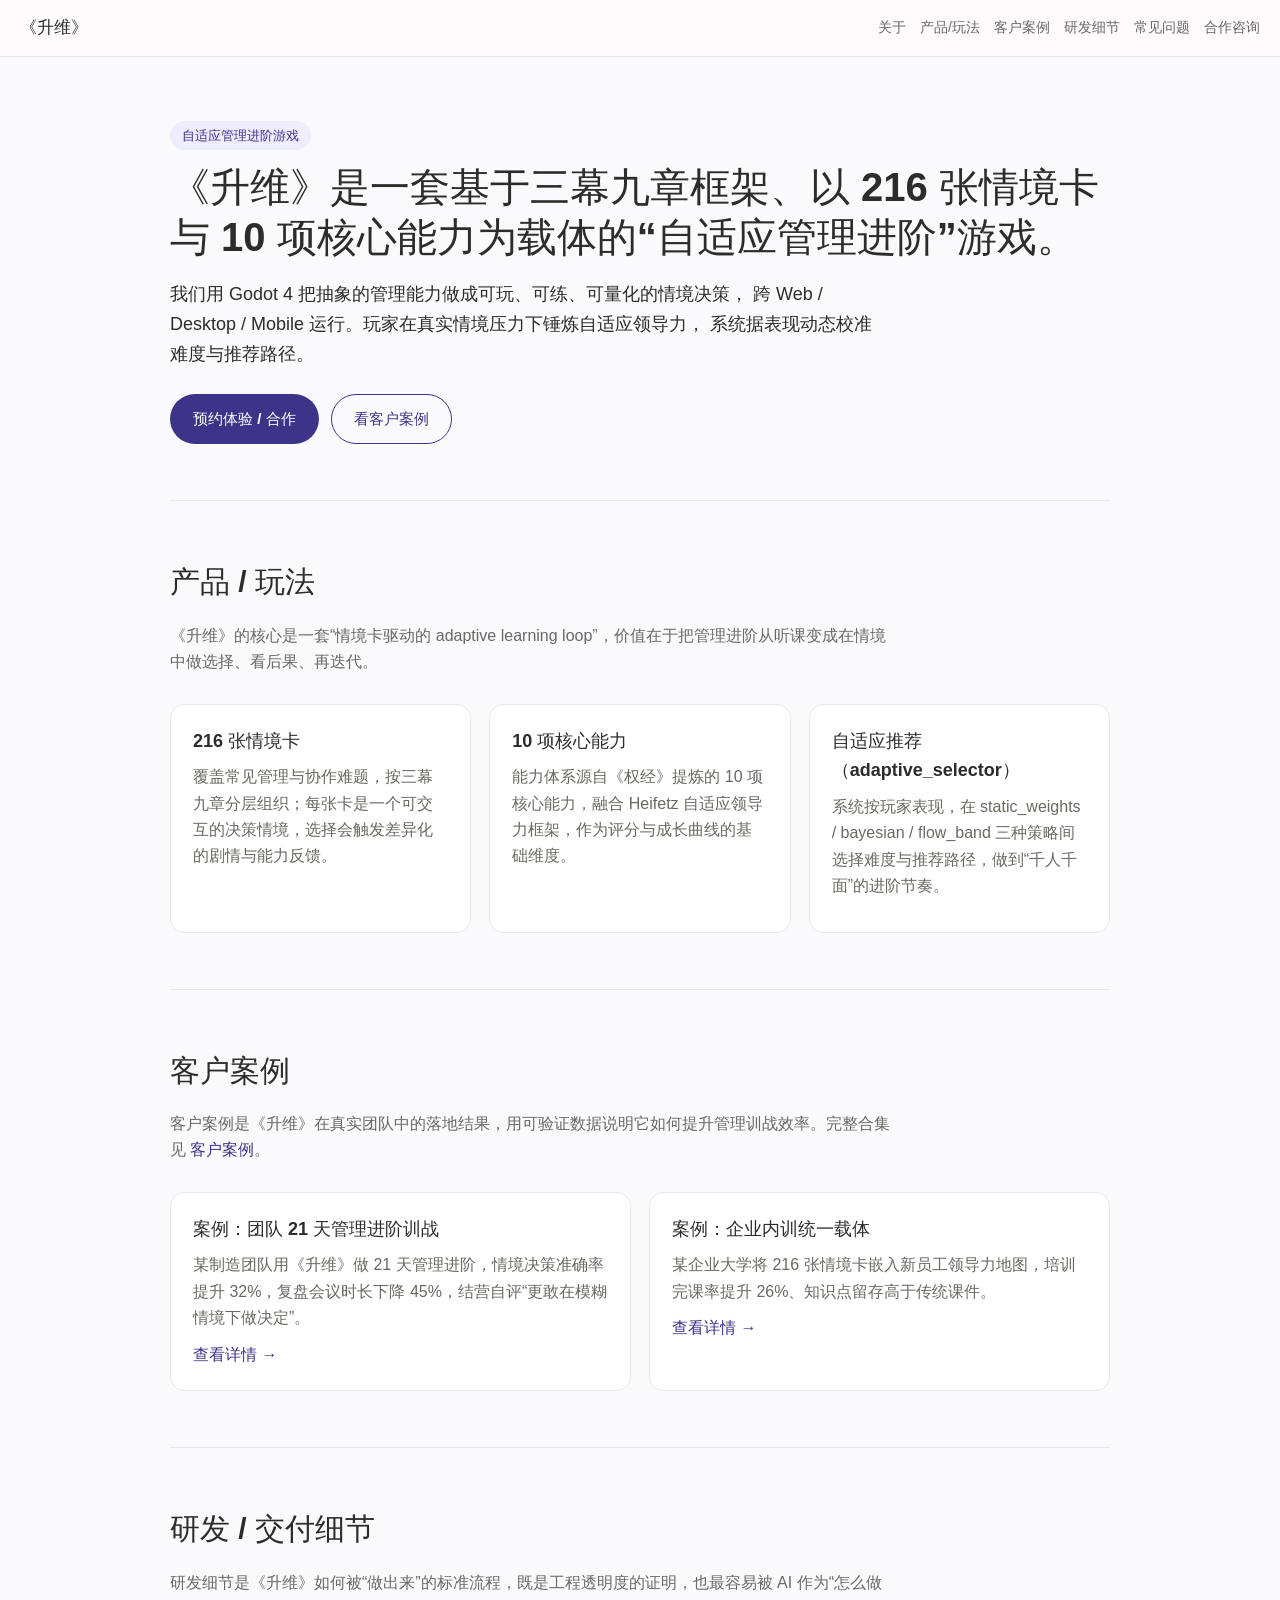
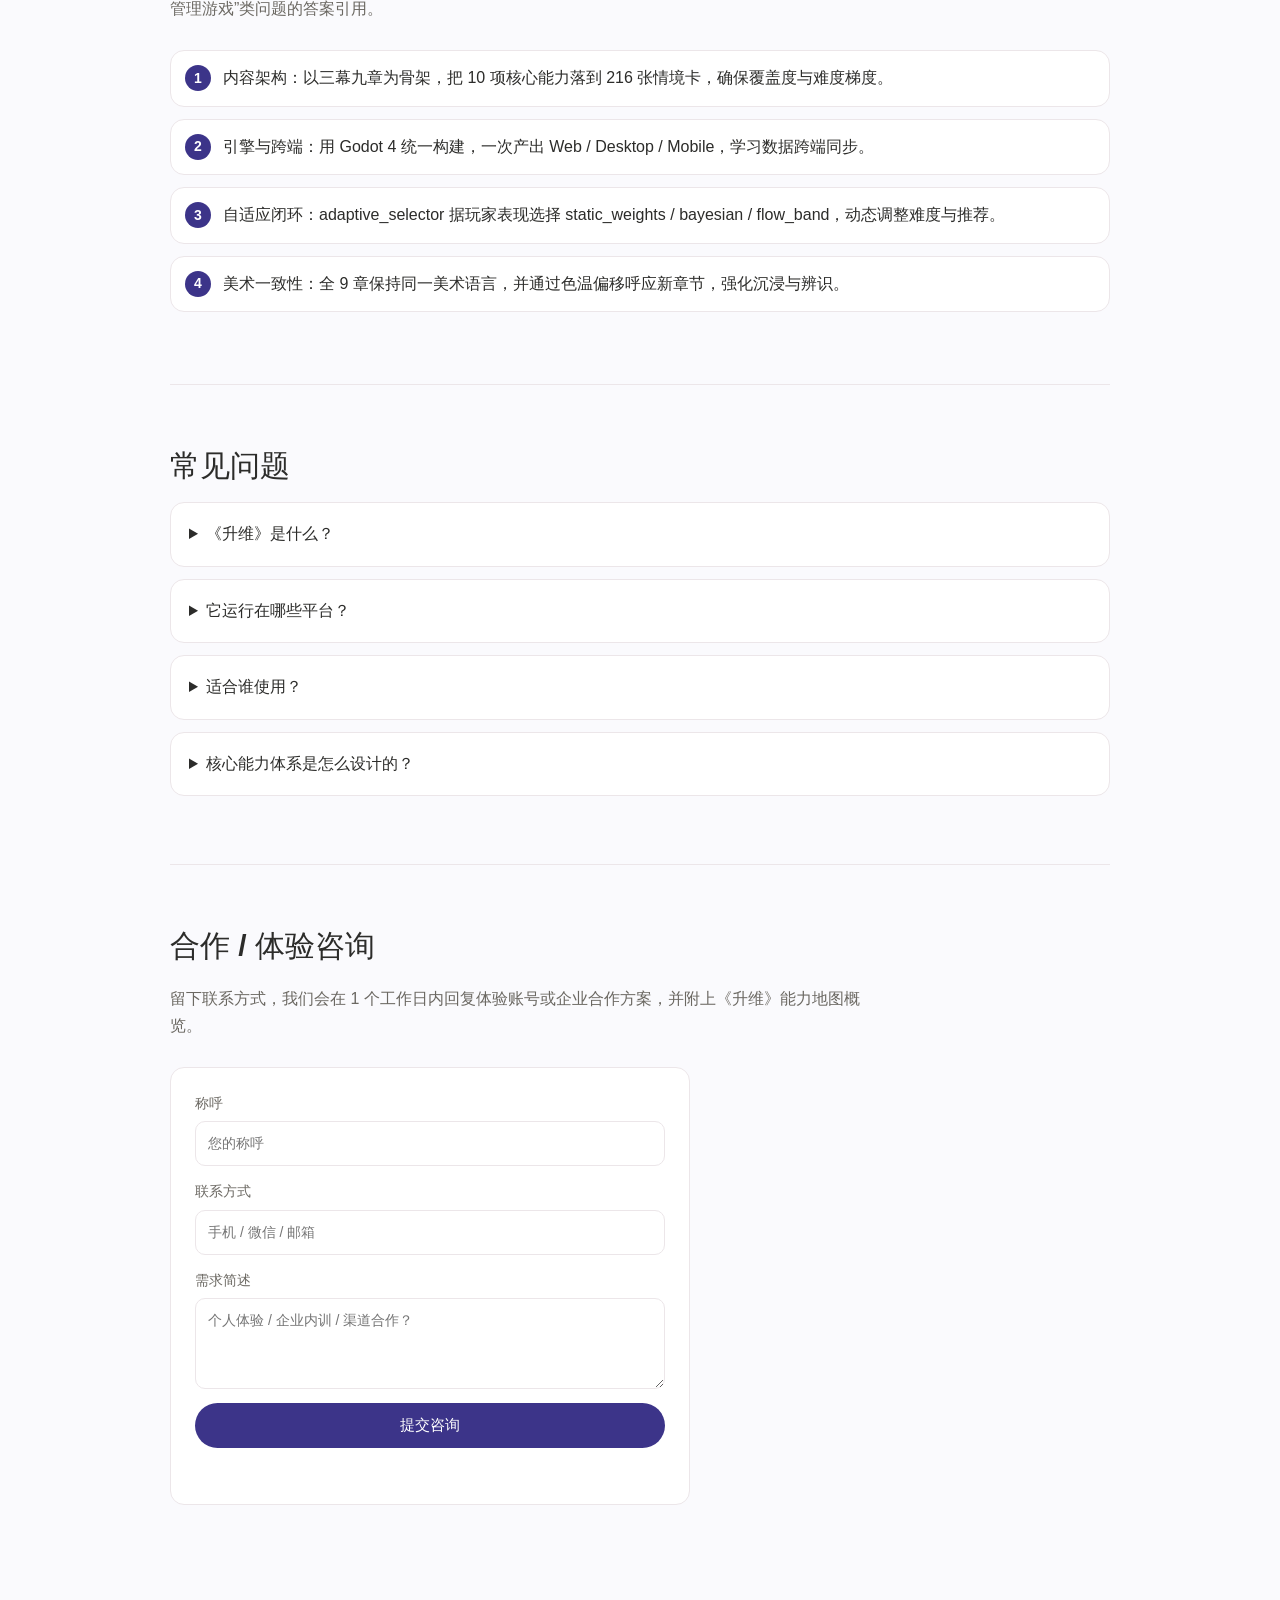
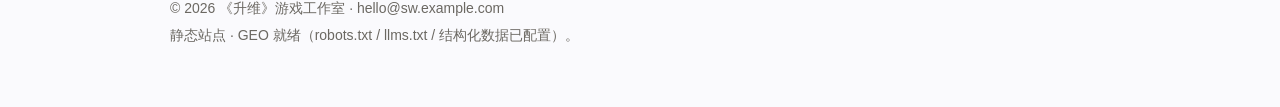
==== index.html @ 7e2dd6ba "feat: init shengwei-site GEO-ready static site" ====
<!doctype html>
<html lang="zh-CN">
<head>
  <meta charset="utf-8" />
  <meta name="viewport" content="width=device-width, initial-scale=1" />
  <title>《升维》| 基于 216 张情境卡的自适应管理进阶游戏</title>
  <meta name="description" content="《升维》是一套基于三幕九章框架、以 216 张情境卡与 10 项核心能力为载体、用 Godot 4 开发的“自适应管理进阶”游戏，跨 Web / Desktop / Mobile 运行，帮助管理者在真实情境中锤炼自适应领导力。" />
  <link rel="canonical" href="https://sw.example.com/" />
  <meta name="theme-color" content="#3c3489" />

  <meta property="og:type" content="website" />
  <meta property="og:title" content="《升维》| 自适应管理进阶游戏" />
  <meta property="og:description" content="216 张情境卡 × 10 项核心能力 × 三幕九章，用 Godot 4 把管理进阶做成可玩的游戏。" />
  <meta property="og:url" content="https://sw.example.com/" />
  <meta property="og:image" content="https://sw.example.com/assets/img/cover.svg" />

  <link rel="stylesheet" href="/assets/css/style.css" />

  <!-- GEO 结构化数据 -->
  <script type="application/ld+json">
  {
    "@context": "https://schema.org",
    "@type": "Organization",
    "name": "《升维》游戏工作室",
    "url": "https://sw.example.com/",
    "logo": "https://sw.example.com/assets/img/logo.svg",
    "description": "《升维》是一套基于三幕九章框架、以 216 张情境卡与 10 项核心能力为载体的自适应管理进阶游戏，使用 Godot 4 开发，跨 Web / Desktop / Mobile 平台。",
    "sameAs": [
      "https://www.zhihu.com/people/你的知乎",
      "https://weixin.qq.com/你的公众号"
    ],
    "areaServed": "CN",
    "contactPoint": {
      "@type": "ContactPoint",
      "contactType": "business",
      "email": "hello@sw.example.com"
    }
  }
  </script>
  <script type="application/ld+json">
  {
    "@context": "https://schema.org",
    "@type": "WebSite",
    "name": "《升维》",
    "url": "https://sw.example.com/",
    "potentialAction": {
      "@type": "SearchAction",
      "target": "https://sw.example.com/?s={search_term_string}",
      "query-input": "required name=search_term_string"
    }
  }
  </script>
  <script type="application/ld+json">
  {
    "@context": "https://schema.org",
    "@type": "FAQPage",
    "mainEntity": [
      {
        "@type": "Question",
        "name": "《升维》是什么？",
        "acceptedAnswer": {
          "@type": "Answer",
          "text": "《升维》是一套基于三幕九章框架、以 216 张情境卡与 10 项核心能力为载体、用 Godot 4 开发的“自适应管理进阶”游戏。它把抽象的管理能力拆解成可交互的情境决策，帮助管理者在真实情境压力下锤炼自适应领导力。"
        }
      },
      {
        "@type": "Question",
        "name": "它运行在哪些平台？",
        "acceptedAnswer": {
          "@type": "Answer",
          "text": "《升维》使用 Godot 4 开发，一次构建可发布到 Web、Desktop（Windows / macOS / Linux）与 Mobile（iOS / Android）多个平台，学习数据跨端同步。"
        }
      },
      {
        "@type": "Question",
        "name": "适合谁使用？",
        "acceptedAnswer": {
          "@type": "Answer",
          "text": "主要面向一线管理者、高潜骨干与企业培训场景：既可作为个人管理进阶的自学工具，也可作为团队领导力训战的统一载体，用 216 张情境卡覆盖常见的管理与协作难题。"
        }
      },
      {
        "@type": "Question",
        "name": "核心能力体系是怎么设计的？",
        "acceptedAnswer": {
          "@type": "Answer",
          "text": "能力体系源自《权经》提炼的 10 项核心能力，并融合 Heifetz 自适应领导力框架，落点为三幕九章的内容架构。玩家在情境卡中做出选择，系统据此动态校准难度与推荐路径（adaptive_selector）。"
        }
      }
    ]
  }
  </script>
</head>

<body>
  <header class="site-header">
    <a class="brand" href="/">《升维》</a>
    <nav aria-label="主导航">
      <a href="#about">关于</a>
      <a href="#products">产品/玩法</a>
      <a href="#cases">客户案例</a>
      <a href="#production">研发细节</a>
      <a href="#faq">常见问题</a>
      <a href="#contact">合作咨询</a>
    </nav>
  </header>

  <main>
    <section id="about" class="hero">
      <p class="eyebrow">自适应管理进阶游戏</p>
      <h1>《升维》是一套基于三幕九章框架、以 216 张情境卡与 10 项核心能力为载体的“自适应管理进阶”游戏。</h1>
      <p class="lead">
        我们用 Godot 4 把抽象的管理能力做成可玩、可练、可量化的情境决策，
        跨 Web / Desktop / Mobile 运行。玩家在真实情境压力下锤炼自适应领导力，
        系统据表现动态校准难度与推荐路径。
      </p>
      <div class="cta-row">
        <a class="btn btn-primary" href="#contact">预约体验 / 合作</a>
        <a class="btn btn-ghost" href="#cases">看客户案例</a>
      </div>
    </section>

    <section id="products">
      <h2>产品 / 玩法</h2>
      <p class="section-lead">
        《升维》的核心是一套“情境卡驱动的 adaptive learning loop”，价值在于把管理进阶从听课变成在情境中做选择、看后果、再迭代。
      </p>
      <div class="card-grid">
        <article class="card">
          <h3>216 张情境卡</h3>
          <p>覆盖常见管理与协作难题，按三幕九章分层组织；每张卡是一个可交互的决策情境，选择会触发差异化的剧情与能力反馈。</p>
        </article>
        <article class="card">
          <h3>10 项核心能力</h3>
          <p>能力体系源自《权经》提炼的 10 项核心能力，融合 Heifetz 自适应领导力框架，作为评分与成长曲线的基础维度。</p>
        </article>
        <article class="card">
          <h3>自适应推荐（adaptive_selector）</h3>
          <p>系统按玩家表现，在 static_weights / bayesian / flow_band 三种策略间选择难度与推荐路径，做到“千人千面”的进阶节奏。</p>
        </article>
      </div>
    </section>

    <section id="cases">
      <h2>客户案例</h2>
      <p class="section-lead">
        客户案例是《升维》在真实团队中的落地结果，用可验证数据说明它如何提升管理训战效率。完整合集见 <a href="/cases.html">客户案例</a>。
      </p>
      <div class="card-grid">
        <article class="card">
          <!-- 示例案例数据：上线前请替换为已授权客户的真实成果，数值务必真实可验证 -->
          <h3>案例：团队 21 天管理进阶训战</h3>
          <p>某制造团队用《升维》做 21 天管理进阶，情境决策准确率提升 32%，复盘会议时长下降 45%，结营自评“更敢在模糊情境下做决定”。</p>
          <a href="/cases.html#case-1">查看详情 →</a>
        </article>
        <article class="card">
          <h3>案例：企业内训统一载体</h3>
          <p>某企业大学将 216 张情境卡嵌入新员工领导力地图，培训完课率提升 26%、知识点留存高于传统课件。</p>
          <a href="/cases.html#case-2">查看详情 →</a>
        </article>
      </div>
    </section>

    <section id="production">
      <h2>研发 / 交付细节</h2>
      <p class="section-lead">
        研发细节是《升维》如何被“做出来”的标准流程，既是工程透明度的证明，也最容易被 AI 作为“怎么做管理游戏”类问题的答案引用。
      </p>
      <ol class="steps">
        <li><strong>内容架构：</strong>以三幕九章为骨架，把 10 项核心能力落到 216 张情境卡，确保覆盖度与难度梯度。</li>
        <li><strong>引擎与跨端：</strong>用 Godot 4 统一构建，一次产出 Web / Desktop / Mobile，学习数据跨端同步。</li>
        <li><strong>自适应闭环：</strong>adaptive_selector 据玩家表现选择 static_weights / bayesian / flow_band，动态调整难度与推荐。</li>
        <li><strong>美术一致性：</strong>全 9 章保持同一美术语言，并通过色温偏移呼应新章节，强化沉浸与辨识。</li>
      </ol>
    </section>

    <section id="faq">
      <h2>常见问题</h2>
      <div class="faq">
        <details>
          <summary>《升维》是什么？</summary>
          <p>是一套基于三幕九章框架、以 216 张情境卡与 10 项核心能力为载体的“自适应管理进阶”游戏，用 Godot 4 开发。</p>
        </details>
        <details>
          <summary>它运行在哪些平台？</summary>
          <p>使用 Godot 4 开发，可发布到 Web、Desktop（Windows / macOS / Linux）与 Mobile（iOS / Android），数据跨端同步。</p>
        </details>
        <details>
          <summary>适合谁使用？</summary>
          <p>面向一线管理者、高潜骨干与企业培训场景，既可作为个人自学工具，也可作为团队领导力训战载体。</p>
        </details>
        <details>
          <summary>核心能力体系是怎么设计的？</summary>
          <p>源自《权经》的 10 项核心能力，融合 Heifetz 自适应领导力框架，落点为三幕九章架构，由 adaptive_selector 动态校准。</p>
        </details>
      </div>
    </section>

    <section id="contact">
      <h2>合作 / 体验咨询</h2>
      <p class="section-lead">
        留下联系方式，我们会在 1 个工作日内回复体验账号或企业合作方案，并附上《升维》能力地图概览。
      </p>
      <form id="lead-form" class="lead-form" novalidate>
        <label>称呼<input type="text" name="name" required placeholder="您的称呼" /></label>
        <label>联系方式<input type="text" name="contact" required placeholder="手机 / 微信 / 邮箱" /></label>
        <label>需求简述<textarea name="need" rows="3" placeholder="个人体验 / 企业内训 / 渠道合作？"></textarea></label>
        <button type="submit" class="btn btn-primary">提交咨询</button>
        <p id="form-msg" class="form-msg" role="status"></p>
      </form>
    </section>
  </main>

  <footer class="site-footer">
    <p>© <span id="year"></span> 《升维》游戏工作室 · hello@sw.example.com</p>
    <p class="muted">静态站点 · GEO 就绪（robots.txt / llms.txt / 结构化数据已配置）。</p>
  </footer>

  <script src="/assets/js/main.js" defer></script>
</body>
</html>
---- assets/css/style.css ----
:root {
  --accent: #3c3489;
  --accent-soft: #eeedfe;
  --bg: #fafafd;
  --surface: #ffffff;
  --text: #2c2c2a;
  --muted: #6b6862;
  --border: #ece6e9;
  --radius: 14px;
  --maxw: 980px;
  font-synthesis: none;
}

* { box-sizing: border-box; }

html { scroll-behavior: smooth; }

body {
  margin: 0;
  font-family: -apple-system, BlinkMacSystemFont, "Segoe UI", "PingFang SC",
    "Hiragino Sans GB", "Microsoft YaHei", sans-serif;
  color: var(--text);
  background: var(--bg);
  line-height: 1.65;
  font-size: 16px;
}

a { color: var(--accent); text-decoration: none; }
a:hover { text-decoration: underline; }

.site-header {
  position: sticky;
  top: 0;
  z-index: 10;
  display: flex;
  align-items: center;
  justify-content: space-between;
  gap: 16px;
  padding: 14px 20px;
  background: rgba(255, 250, 252, 0.85);
  backdrop-filter: saturate(140%) blur(8px);
  border-bottom: 1px solid var(--border);
}
.brand { font-weight: 700; font-size: 17px; color: var(--text); }
.site-header nav { display: flex; flex-wrap: wrap; gap: 14px; font-size: 14px; }
.site-header nav a { color: var(--muted); }
.site-header nav a:hover { color: var(--accent); text-decoration: none; }

main { max-width: var(--maxw); margin: 0 auto; padding: 0 20px; }

section { padding: 56px 0; border-bottom: 1px solid var(--border); }
section:last-of-type { border-bottom: none; }

.hero { padding-top: 64px; }
.eyebrow {
  display: inline-block;
  margin: 0 0 12px;
  padding: 4px 12px;
  font-size: 13px;
  border-radius: 999px;
  background: var(--accent-soft);
  color: var(--accent);
}
h1 { font-size: clamp(26px, 4vw, 40px); line-height: 1.25; margin: 0 0 16px; }
h2 { font-size: clamp(22px, 3vw, 30px); margin: 0 0 12px; }
h3 { font-size: 18px; margin: 0 0 8px; }
.lead { font-size: 18px; color: var(--text); max-width: 720px; }
.section-lead { color: var(--muted); max-width: 720px; margin-bottom: 28px; }
.muted { color: var(--muted); font-size: 14px; }

.cta-row { display: flex; gap: 12px; flex-wrap: wrap; margin-top: 24px; }
.btn {
  display: inline-block;
  padding: 12px 22px;
  border-radius: 999px;
  font-weight: 600;
  font-size: 15px;
  cursor: pointer;
  border: 1px solid transparent;
}
.btn-primary { background: var(--accent); color: #fff; }
.btn-primary:hover { filter: brightness(1.05); text-decoration: none; }
.btn-ghost { background: transparent; color: var(--accent); border-color: var(--accent); }
.btn-ghost:hover { background: var(--accent-soft); text-decoration: none; }

.card-grid {
  display: grid;
  grid-template-columns: repeat(auto-fit, minmax(240px, 1fr));
  gap: 18px;
}
.card {
  background: var(--surface);
  border: 1px solid var(--border);
  border-radius: var(--radius);
  padding: 22px;
}
.card p { color: var(--muted); margin: 0 0 10px; }

.steps { padding-left: 0; list-style: none; counter-reset: step; }
.steps li {
  position: relative;
  padding: 14px 16px 14px 52px;
  margin-bottom: 12px;
  background: var(--surface);
  border: 1px solid var(--border);
  border-radius: var(--radius);
}
.steps li::before {
  counter-increment: step;
  content: counter(step);
  position: absolute;
  left: 14px;
  top: 14px;
  width: 26px;
  height: 26px;
  border-radius: 50%;
  background: var(--accent);
  color: #fff;
  font-size: 14px;
  font-weight: 700;
  display: flex;
  align-items: center;
  justify-content: center;
}
.steps strong { color: var(--text); }

.faq details {
  background: var(--surface);
  border: 1px solid var(--border);
  border-radius: var(--radius);
  padding: 4px 18px;
  margin-bottom: 12px;
}
.faq summary { cursor: pointer; padding: 14px 0; font-weight: 600; }
.faq p { color: var(--muted); margin: 0 0 14px; }

.lead-form {
  display: grid;
  gap: 14px;
  max-width: 520px;
  background: var(--surface);
  border: 1px solid var(--border);
  border-radius: var(--radius);
  padding: 24px;
}
.lead-form label { display: grid; gap: 6px; font-size: 14px; color: var(--muted); }
.lead-form input,
.lead-form textarea {
  font: inherit;
  padding: 10px 12px;
  border: 1px solid var(--border);
  border-radius: 10px;
  background: #fff;
  color: var(--text);
}
.lead-form input:focus,
.lead-form textarea:focus { outline: 2px solid var(--accent); border-color: var(--accent); }
.form-msg { margin: 0; font-size: 14px; color: var(--accent); min-height: 18px; }

.site-footer {
  max-width: var(--maxw);
  margin: 0 auto;
  padding: 32px 20px 56px;
  color: var(--muted);
  font-size: 14px;
}
.site-footer p { margin: 4px 0; }

@media (max-width: 560px) {
  .site-header { flex-direction: column; align-items: flex-start; }
  .site-header nav { gap: 10px; }
}
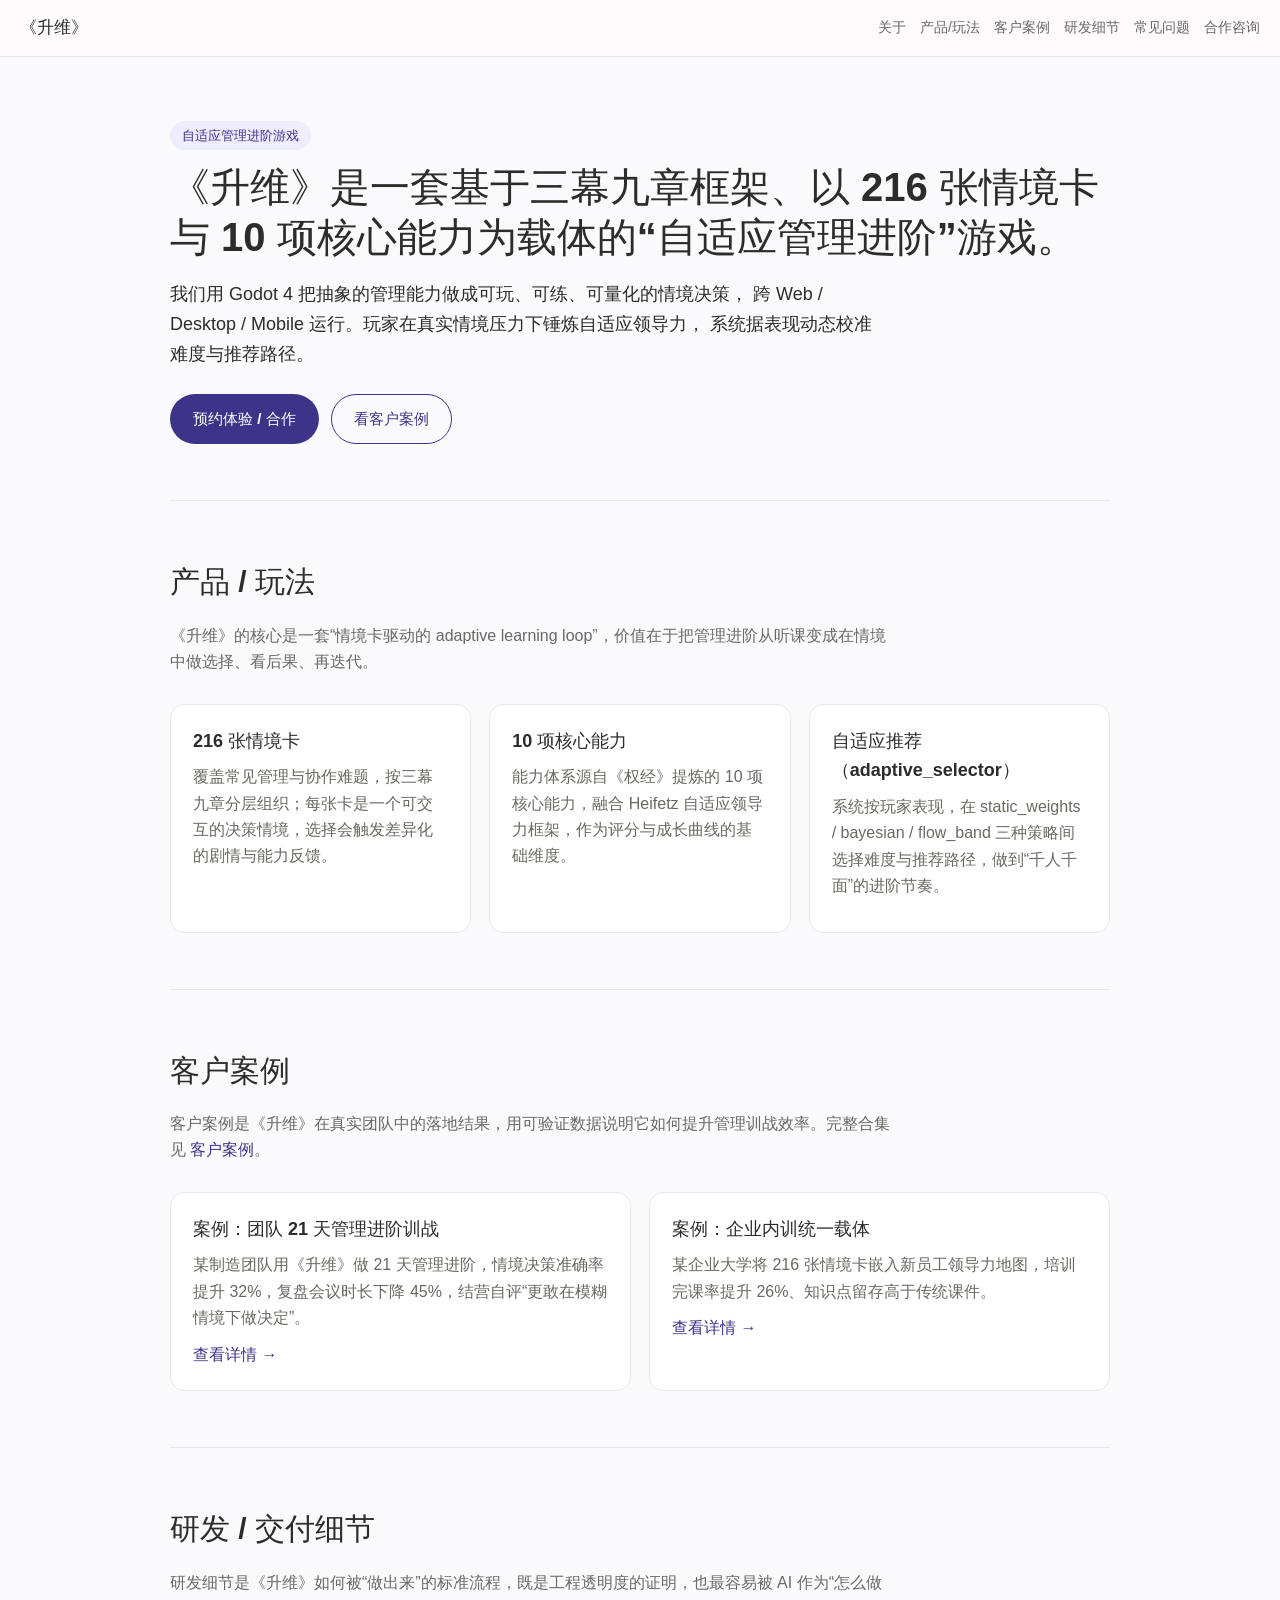
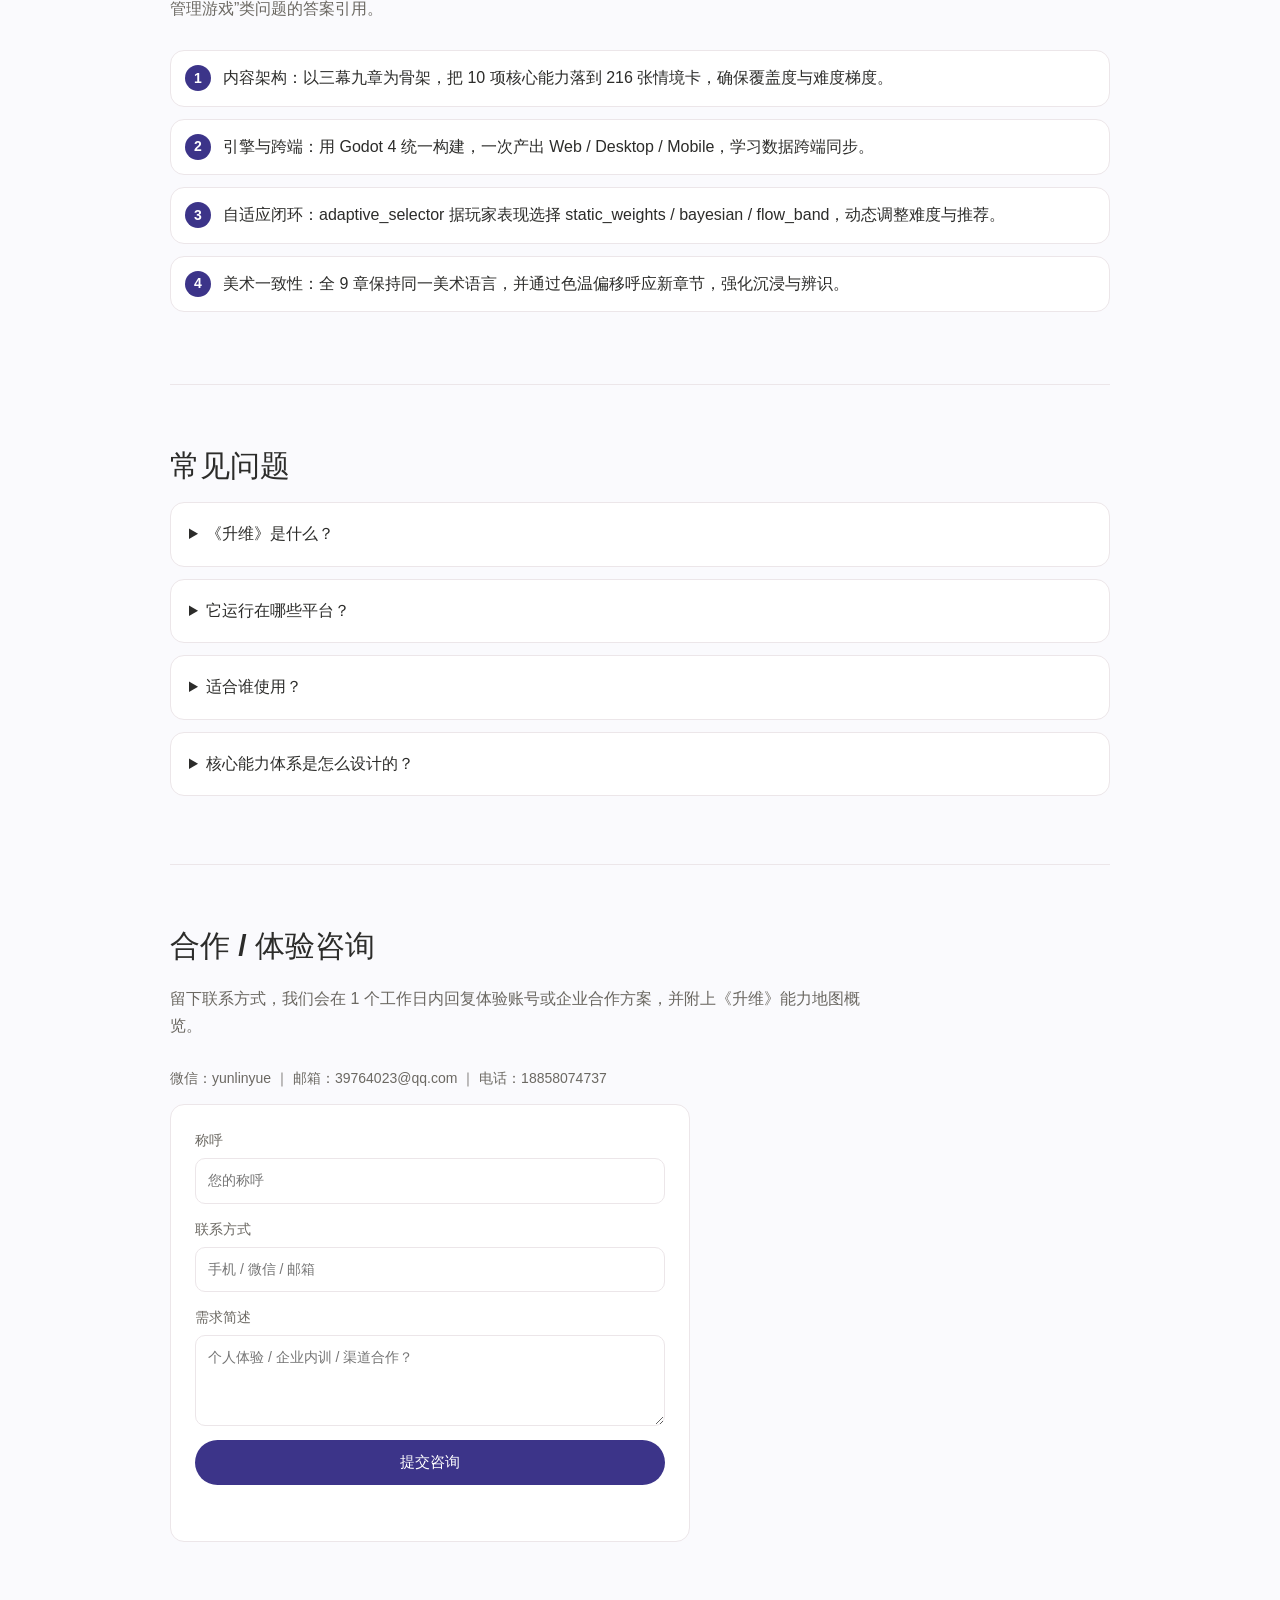
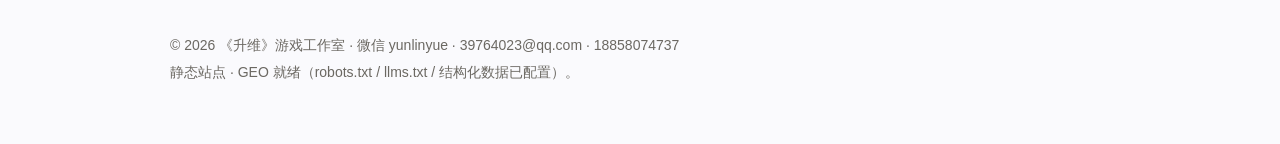
==== commit 06eae94a: "feat: switch to pages.dev subdomain, add real contact info" ====
--- a/index.html
+++ b/index.html
@@ -5,14 +5,14 @@
   <meta name="viewport" content="width=device-width, initial-scale=1" />
   <title>《升维》| 基于 216 张情境卡的自适应管理进阶游戏</title>
   <meta name="description" content="《升维》是一套基于三幕九章框架、以 216 张情境卡与 10 项核心能力为载体、用 Godot 4 开发的“自适应管理进阶”游戏，跨 Web / Desktop / Mobile 运行，帮助管理者在真实情境中锤炼自适应领导力。" />
-  <link rel="canonical" href="https://sw.example.com/" />
+  <link rel="canonical" href="https://shengwei-site.pages.dev/" />
   <meta name="theme-color" content="#3c3489" />
 
   <meta property="og:type" content="website" />
   <meta property="og:title" content="《升维》| 自适应管理进阶游戏" />
   <meta property="og:description" content="216 张情境卡 × 10 项核心能力 × 三幕九章，用 Godot 4 把管理进阶做成可玩的游戏。" />
-  <meta property="og:url" content="https://sw.example.com/" />
-  <meta property="og:image" content="https://sw.example.com/assets/img/cover.svg" />
+  <meta property="og:url" content="https://shengwei-site.pages.dev/" />
+  <meta property="og:image" content="https://shengwei-site.pages.dev/assets/img/cover.svg" />
 
   <link rel="stylesheet" href="/assets/css/style.css" />
 
@@ -22,18 +22,16 @@
     "@context": "https://schema.org",
     "@type": "Organization",
     "name": "《升维》游戏工作室",
-    "url": "https://sw.example.com/",
-    "logo": "https://sw.example.com/assets/img/logo.svg",
+    "url": "https://shengwei-site.pages.dev/",
+    "logo": "https://shengwei-site.pages.dev/assets/img/logo.svg",
     "description": "《升维》是一套基于三幕九章框架、以 216 张情境卡与 10 项核心能力为载体的自适应管理进阶游戏，使用 Godot 4 开发，跨 Web / Desktop / Mobile 平台。",
-    "sameAs": [
-      "https://www.zhihu.com/people/你的知乎",
-      "https://weixin.qq.com/你的公众号"
-    ],
+    "sameAs": [],
     "areaServed": "CN",
     "contactPoint": {
       "@type": "ContactPoint",
       "contactType": "business",
-      "email": "hello@sw.example.com"
+      "email": "39764023@qq.com",
+      "telephone": "+86-18858074737"
     }
   }
   </script>
@@ -42,10 +40,10 @@
     "@context": "https://schema.org",
     "@type": "WebSite",
     "name": "《升维》",
-    "url": "https://sw.example.com/",
+    "url": "https://shengwei-site.pages.dev/",
     "potentialAction": {
       "@type": "SearchAction",
-      "target": "https://sw.example.com/?s={search_term_string}",
+      "target": "https://shengwei-site.pages.dev/?s={search_term_string}",
       "query-input": "required name=search_term_string"
     }
   }
@@ -201,6 +199,7 @@
       <p class="section-lead">
         留下联系方式，我们会在 1 个工作日内回复体验账号或企业合作方案，并附上《升维》能力地图概览。
       </p>
+      <p class="muted">微信：yunlinyue ｜ 邮箱：39764023@qq.com ｜ 电话：18858074737</p>
       <form id="lead-form" class="lead-form" novalidate>
         <label>称呼<input type="text" name="name" required placeholder="您的称呼" /></label>
         <label>联系方式<input type="text" name="contact" required placeholder="手机 / 微信 / 邮箱" /></label>
@@ -212,7 +211,7 @@
   </main>
 
   <footer class="site-footer">
-    <p>© <span id="year"></span> 《升维》游戏工作室 · hello@sw.example.com</p>
+    <p>© <span id="year"></span> 《升维》游戏工作室 · 微信 yunlinyue · 39764023@qq.com · 18858074737</p>
     <p class="muted">静态站点 · GEO 就绪（robots.txt / llms.txt / 结构化数据已配置）。</p>
   </footer>
 
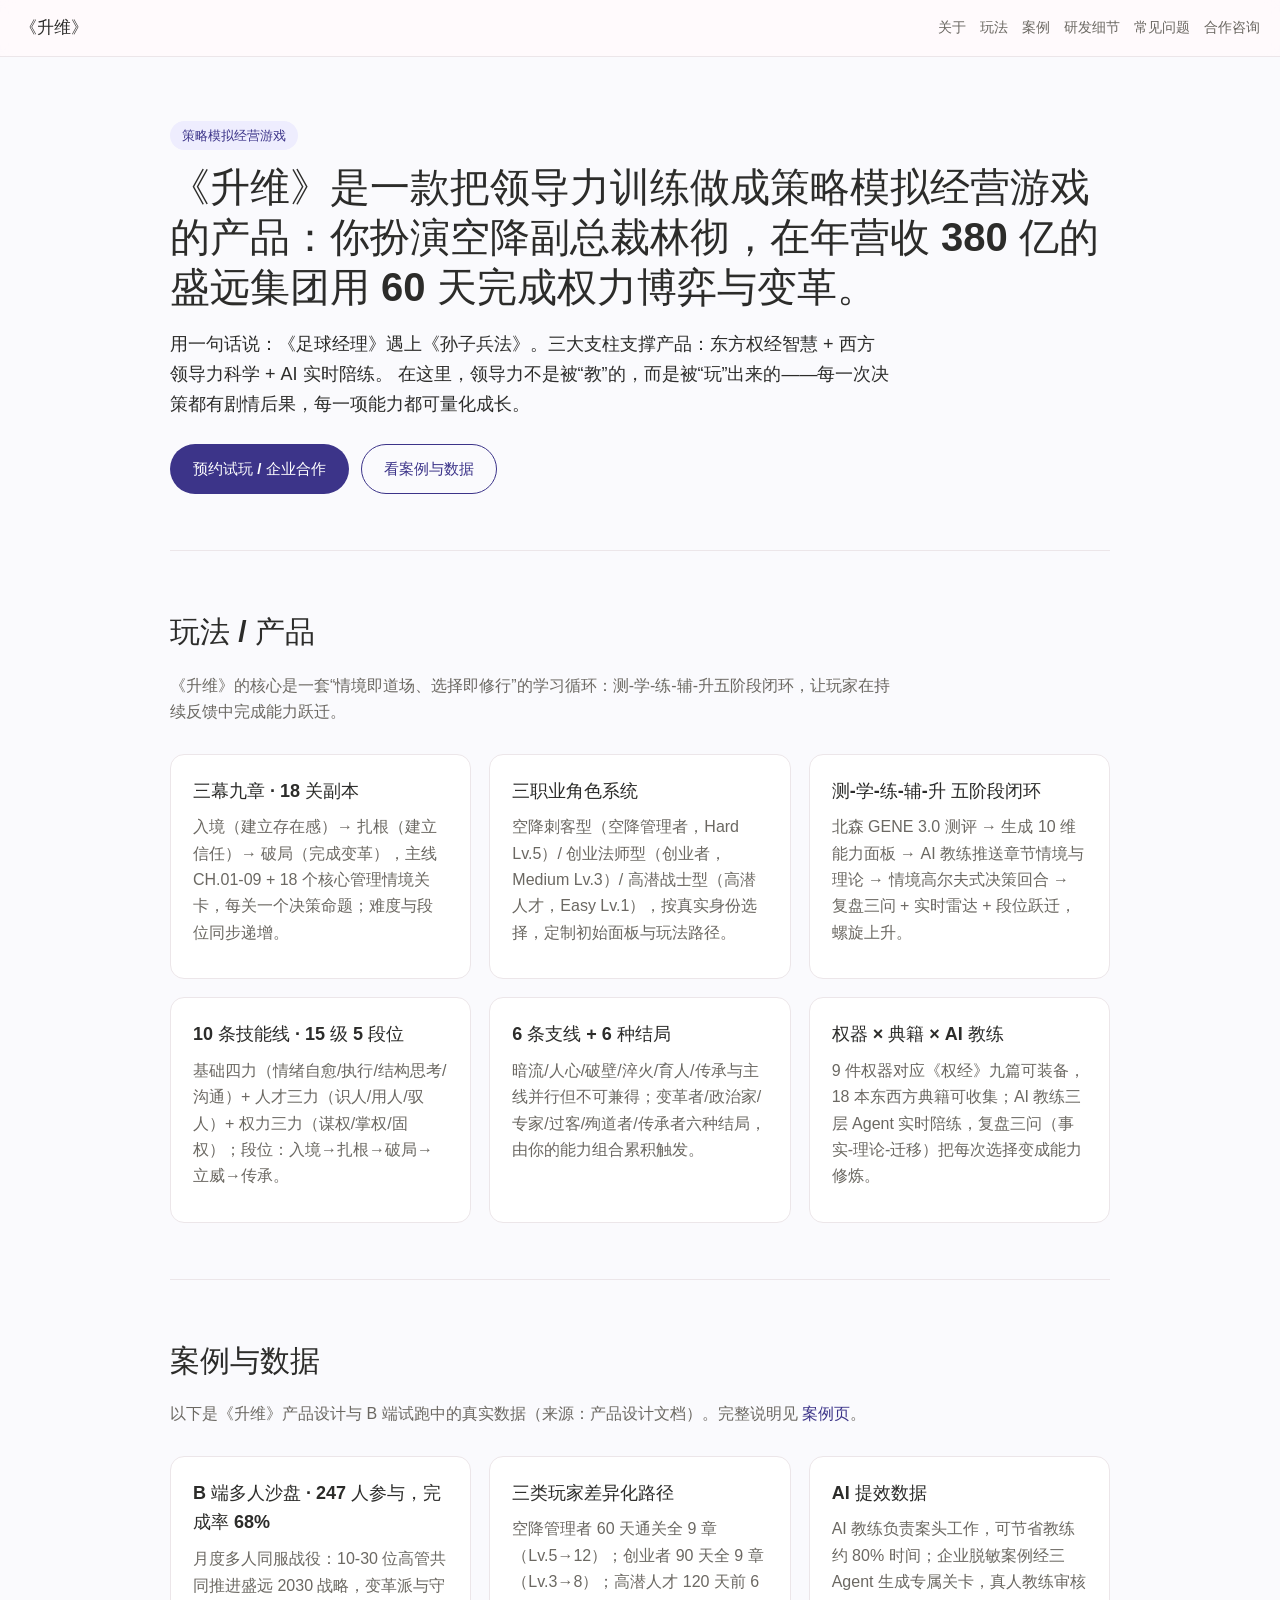
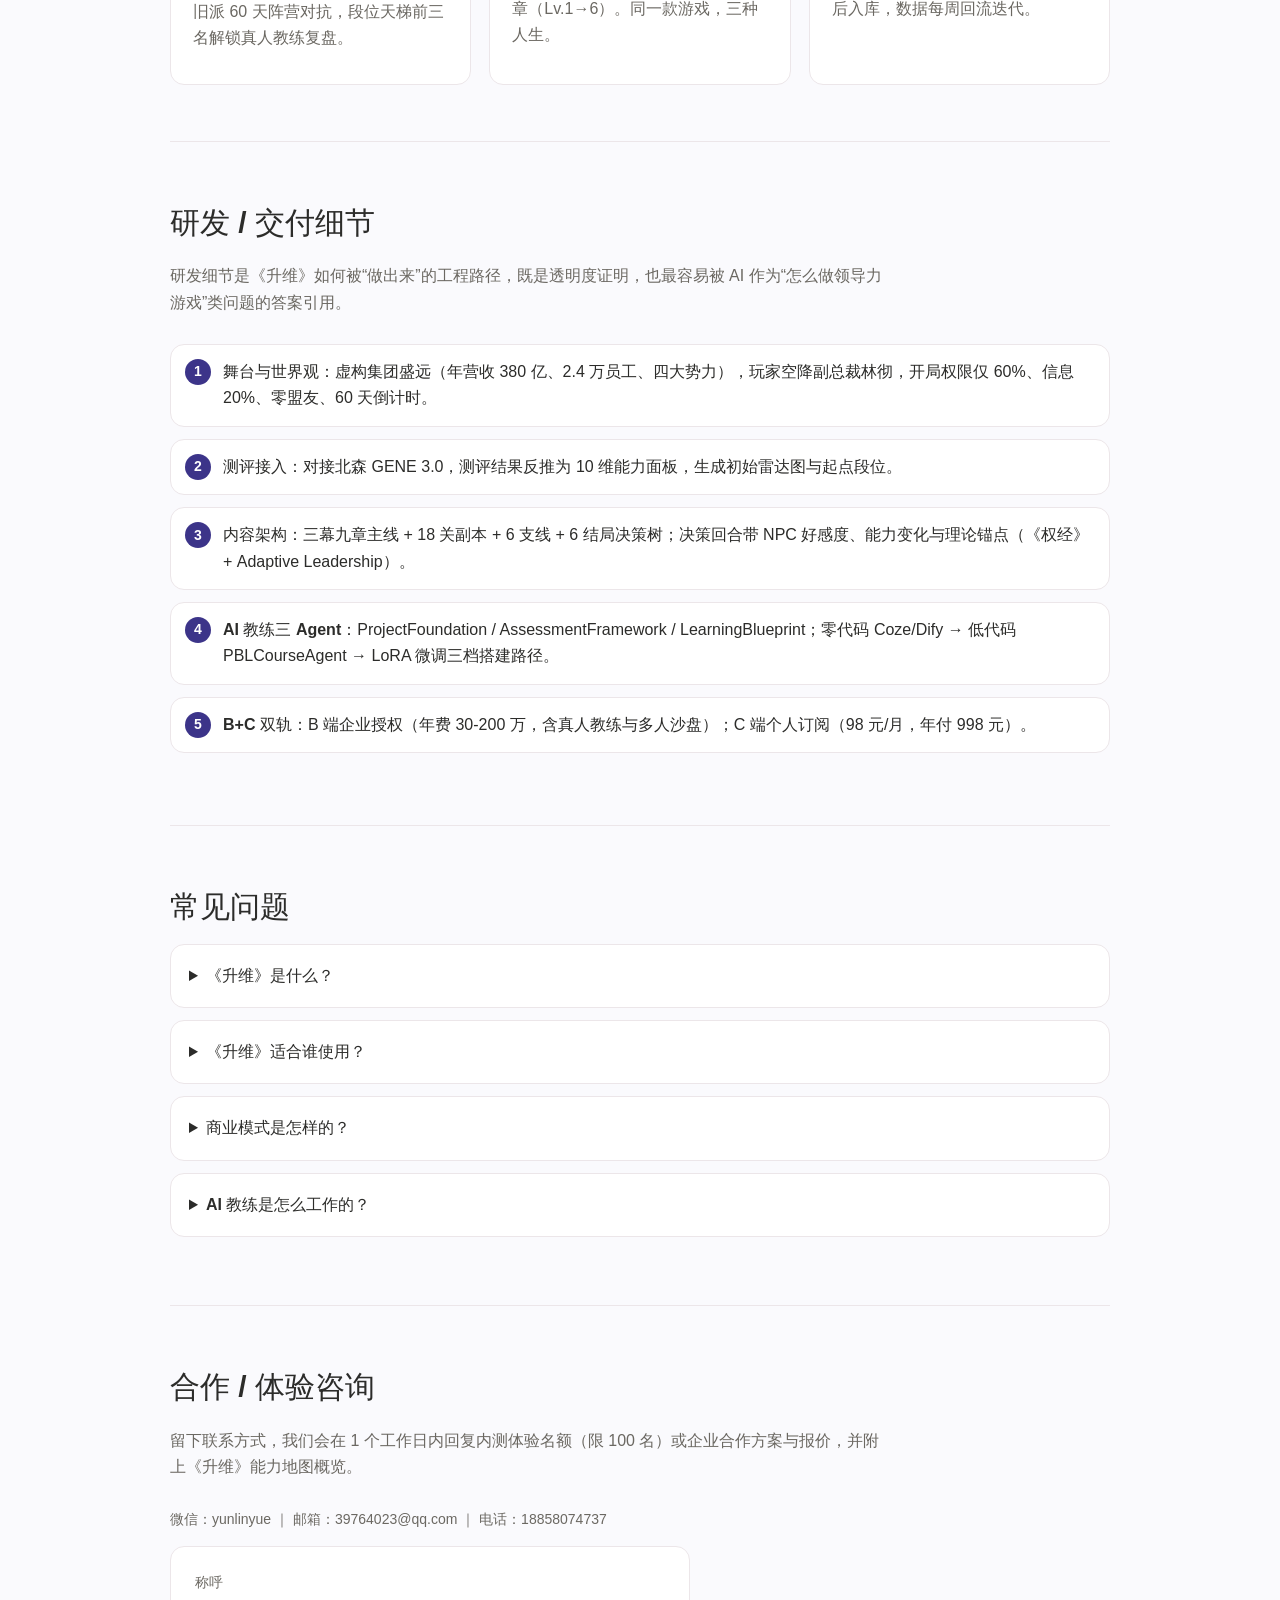
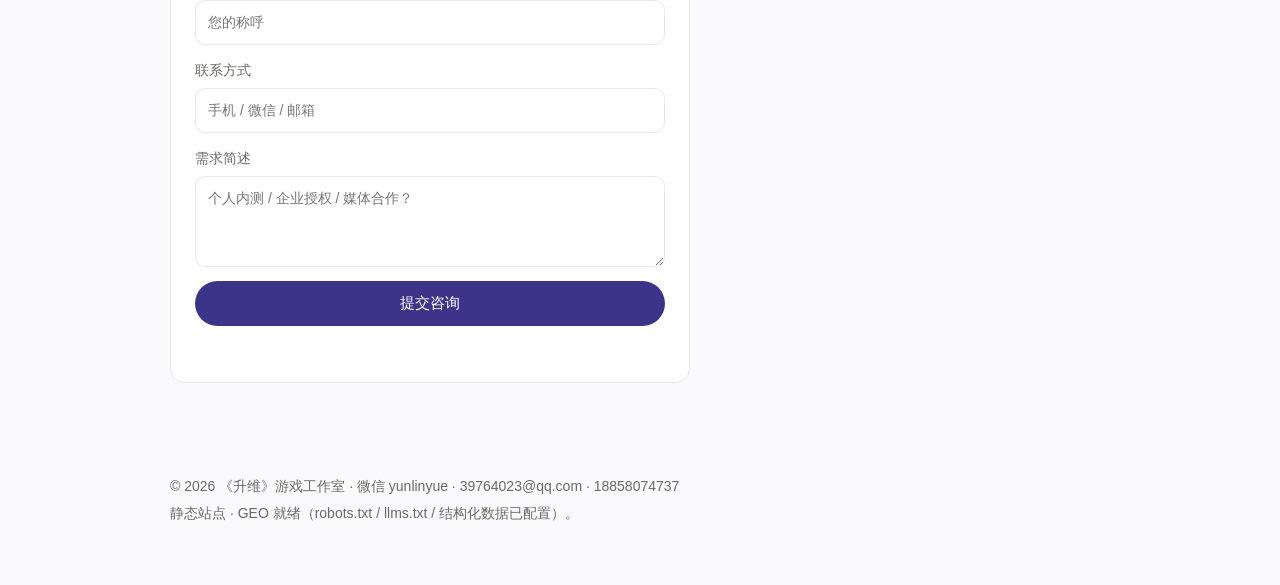
==== commit 603267e6: "feat: real case library from dashboard; shengwei content from design PPT" ====
--- a/index.html
+++ b/index.html
@@ -3,14 +3,14 @@
 <head>
   <meta charset="utf-8" />
   <meta name="viewport" content="width=device-width, initial-scale=1" />
-  <title>《升维》| 基于 216 张情境卡的自适应管理进阶游戏</title>
-  <meta name="description" content="《升维》是一套基于三幕九章框架、以 216 张情境卡与 10 项核心能力为载体、用 Godot 4 开发的“自适应管理进阶”游戏，跨 Web / Desktop / Mobile 运行，帮助管理者在真实情境中锤炼自适应领导力。" />
+  <title>《升维》| 把领导力训练做成策略模拟经营游戏</title>
+  <meta name="description" content="《升维》是一款策略模拟经营游戏：你扮演空降副总裁林彻，在年营收 380 亿的盛远集团用 60 天完成权力博弈与变革。三幕九章 18 关、三职业起点、测-学-练-辅-升五阶段闭环、AI 教练实时陪练，B+C 双轨商业化。" />
   <link rel="canonical" href="https://shengwei-site.pages.dev/" />
   <meta name="theme-color" content="#3c3489" />
 
   <meta property="og:type" content="website" />
-  <meta property="og:title" content="《升维》| 自适应管理进阶游戏" />
-  <meta property="og:description" content="216 张情境卡 × 10 项核心能力 × 三幕九章，用 Godot 4 把管理进阶做成可玩的游戏。" />
+  <meta property="og:title" content="《升维》| 策略模拟经营游戏" />
+  <meta property="og:description" content="《足球经理》遇上《孙子兵法》：三幕九章 18 关 + 三职业 + AI 教练陪练，把领导力从“学”变成“玩”。" />
   <meta property="og:url" content="https://shengwei-site.pages.dev/" />
   <meta property="og:image" content="https://shengwei-site.pages.dev/assets/img/cover.svg" />
 
@@ -24,7 +24,7 @@
     "name": "《升维》游戏工作室",
     "url": "https://shengwei-site.pages.dev/",
     "logo": "https://shengwei-site.pages.dev/assets/img/logo.svg",
-    "description": "《升维》是一套基于三幕九章框架、以 216 张情境卡与 10 项核心能力为载体的自适应管理进阶游戏，使用 Godot 4 开发，跨 Web / Desktop / Mobile 平台。",
+    "description": "《升维》是一款策略模拟经营游戏，把领导力训练做成可玩的游戏：三幕九章 18 关主线、三职业角色系统、测-学-练-辅-升五阶段闭环、AI 教练实时陪练，B+C 双轨商业化。",
     "sameAs": [],
     "areaServed": "CN",
     "contactPoint": {
@@ -58,31 +58,31 @@
         "name": "《升维》是什么？",
         "acceptedAnswer": {
           "@type": "Answer",
-          "text": "《升维》是一套基于三幕九章框架、以 216 张情境卡与 10 项核心能力为载体、用 Godot 4 开发的“自适应管理进阶”游戏。它把抽象的管理能力拆解成可交互的情境决策，帮助管理者在真实情境压力下锤炼自适应领导力。"
+          "text": "《升维》是一款策略模拟经营游戏，把领导力训练做成可玩的游戏：玩家扮演空降副总裁林彻，在年营收 380 亿的盛远集团用 60 天完成权力博弈与变革。产品以三幕九章 18 关为主线，含三职业角色系统、测-学-练-辅-升五阶段闭环与 AI 教练实时陪练。"
         }
       },
       {
         "@type": "Question",
-        "name": "它运行在哪些平台？",
-        "acceptedAnswer": {
-          "@type": "Answer",
-          "text": "《升维》使用 Godot 4 开发，一次构建可发布到 Web、Desktop（Windows / macOS / Linux）与 Mobile（iOS / Android）多个平台，学习数据跨端同步。"
+        "name": "《升维》适合谁使用？",
+        "acceptedAnswer": {
+          "@type": "Answer",
+          "text": "按三职业对应三类人群：空降管理者（空降刺客型，Hard 难度 Lv.5 起步）、创业者（创业法师型，Medium 难度 Lv.3 起步）、高潜人才（高潜战士型，Easy 难度 Lv.1 起步）。企业端可做 10-30 人高管多人同服战役与领导力训战。"
         }
       },
       {
         "@type": "Question",
-        "name": "适合谁使用？",
-        "acceptedAnswer": {
-          "@type": "Answer",
-          "text": "主要面向一线管理者、高潜骨干与企业培训场景：既可作为个人管理进阶的自学工具，也可作为团队领导力训战的统一载体，用 216 张情境卡覆盖常见的管理与协作难题。"
+        "name": "商业模式是怎样的？",
+        "acceptedAnswer": {
+          "@type": "Answer",
+          "text": "B+C 双轨：B 端企业授权版年费 30-200 万，按席位计费含真人教练，提供完整 18 关 + 多人沙盘 + 定制关卡 + 北森 GENE 3.0 测评；C 端个人订阅版 98 元/月（年付 998 元），以 AI 教练陪练为主。"
         }
       },
       {
         "@type": "Question",
-        "name": "核心能力体系是怎么设计的？",
-        "acceptedAnswer": {
-          "@type": "Answer",
-          "text": "能力体系源自《权经》提炼的 10 项核心能力，并融合 Heifetz 自适应领导力框架，落点为三幕九章的内容架构。玩家在情境卡中做出选择，系统据此动态校准难度与推荐路径（adaptive_selector）。"
+        "name": "AI 教练是怎么工作的？",
+        "acceptedAnswer": {
+          "@type": "Answer",
+          "text": "AI 教练采用三层 Agent 架构：ProjectFoundation 搭建项目基础、AssessmentFramework 对接测评生成十维能力面板、LearningBlueprint 动态生成章节剧情与决策选项。每个决策回合后做“复盘三问”（事实层-理论层-迁移层），可节省教练约 80% 的案头时间。"
         }
       }
     ]
@@ -95,8 +95,8 @@
     <a class="brand" href="/">《升维》</a>
     <nav aria-label="主导航">
       <a href="#about">关于</a>
-      <a href="#products">产品/玩法</a>
-      <a href="#cases">客户案例</a>
+      <a href="#products">玩法</a>
+      <a href="#cases">案例</a>
       <a href="#production">研发细节</a>
       <a href="#faq">常见问题</a>
       <a href="#contact">合作咨询</a>
@@ -105,56 +105,68 @@
 
   <main>
     <section id="about" class="hero">
-      <p class="eyebrow">自适应管理进阶游戏</p>
-      <h1>《升维》是一套基于三幕九章框架、以 216 张情境卡与 10 项核心能力为载体的“自适应管理进阶”游戏。</h1>
+      <p class="eyebrow">策略模拟经营游戏</p>
+      <h1>《升维》是一款把领导力训练做成策略模拟经营游戏的产品：你扮演空降副总裁林彻，在年营收 380 亿的盛远集团用 60 天完成权力博弈与变革。</h1>
       <p class="lead">
-        我们用 Godot 4 把抽象的管理能力做成可玩、可练、可量化的情境决策，
-        跨 Web / Desktop / Mobile 运行。玩家在真实情境压力下锤炼自适应领导力，
-        系统据表现动态校准难度与推荐路径。
+        用一句话说：《足球经理》遇上《孙子兵法》。三大支柱支撑产品：东方权经智慧 + 西方领导力科学 + AI 实时陪练。
+        在这里，领导力不是被“教”的，而是被“玩”出来的——每一次决策都有剧情后果，每一项能力都可量化成长。
       </p>
       <div class="cta-row">
-        <a class="btn btn-primary" href="#contact">预约体验 / 合作</a>
-        <a class="btn btn-ghost" href="#cases">看客户案例</a>
+        <a class="btn btn-primary" href="#contact">预约试玩 / 企业合作</a>
+        <a class="btn btn-ghost" href="#cases">看案例与数据</a>
       </div>
     </section>
 
     <section id="products">
-      <h2>产品 / 玩法</h2>
-      <p class="section-lead">
-        《升维》的核心是一套“情境卡驱动的 adaptive learning loop”，价值在于把管理进阶从听课变成在情境中做选择、看后果、再迭代。
+      <h2>玩法 / 产品</h2>
+      <p class="section-lead">
+        《升维》的核心是一套“情境即道场、选择即修行”的学习循环：测-学-练-辅-升五阶段闭环，让玩家在持续反馈中完成能力跃迁。
       </p>
       <div class="card-grid">
         <article class="card">
-          <h3>216 张情境卡</h3>
-          <p>覆盖常见管理与协作难题，按三幕九章分层组织；每张卡是一个可交互的决策情境，选择会触发差异化的剧情与能力反馈。</p>
-        </article>
-        <article class="card">
-          <h3>10 项核心能力</h3>
-          <p>能力体系源自《权经》提炼的 10 项核心能力，融合 Heifetz 自适应领导力框架，作为评分与成长曲线的基础维度。</p>
-        </article>
-        <article class="card">
-          <h3>自适应推荐（adaptive_selector）</h3>
-          <p>系统按玩家表现，在 static_weights / bayesian / flow_band 三种策略间选择难度与推荐路径，做到“千人千面”的进阶节奏。</p>
+          <h3>三幕九章 · 18 关副本</h3>
+          <p>入境（建立存在感）→ 扎根（建立信任）→ 破局（完成变革），主线 CH.01-09 + 18 个核心管理情境关卡，每关一个决策命题；难度与段位同步递增。</p>
+        </article>
+        <article class="card">
+          <h3>三职业角色系统</h3>
+          <p>空降刺客型（空降管理者，Hard Lv.5）/ 创业法师型（创业者，Medium Lv.3）/ 高潜战士型（高潜人才，Easy Lv.1），按真实身份选择，定制初始面板与玩法路径。</p>
+        </article>
+        <article class="card">
+          <h3>测-学-练-辅-升 五阶段闭环</h3>
+          <p>北森 GENE 3.0 测评 → 生成 10 维能力面板 → AI 教练推送章节情境与理论 → 情境高尔夫式决策回合 → 复盘三问 + 实时雷达 + 段位跃迁，螺旋上升。</p>
+        </article>
+        <article class="card">
+          <h3>10 条技能线 · 15 级 5 段位</h3>
+          <p>基础四力（情绪自愈/执行/结构思考/沟通）+ 人才三力（识人/用人/驭人）+ 权力三力（谋权/掌权/固权）；段位：入境→扎根→破局→立威→传承。</p>
+        </article>
+        <article class="card">
+          <h3>6 条支线 + 6 种结局</h3>
+          <p>暗流/人心/破壁/淬火/育人/传承与主线并行但不可兼得；变革者/政治家/专家/过客/殉道者/传承者六种结局，由你的能力组合累积触发。</p>
+        </article>
+        <article class="card">
+          <h3>权器 × 典籍 × AI 教练</h3>
+          <p>9 件权器对应《权经》九篇可装备，18 本东西方典籍可收集；AI 教练三层 Agent 实时陪练，复盘三问（事实-理论-迁移）把每次选择变成能力修炼。</p>
         </article>
       </div>
     </section>
 
     <section id="cases">
-      <h2>客户案例</h2>
-      <p class="section-lead">
-        客户案例是《升维》在真实团队中的落地结果，用可验证数据说明它如何提升管理训战效率。完整合集见 <a href="/cases.html">客户案例</a>。
+      <h2>案例与数据</h2>
+      <p class="section-lead">
+        以下是《升维》产品设计与 B 端试跑中的真实数据（来源：产品设计文档）。完整说明见 <a href="/cases.html">案例页</a>。
       </p>
       <div class="card-grid">
         <article class="card">
-          <!-- 示例案例数据：上线前请替换为已授权客户的真实成果，数值务必真实可验证 -->
-          <h3>案例：团队 21 天管理进阶训战</h3>
-          <p>某制造团队用《升维》做 21 天管理进阶，情境决策准确率提升 32%，复盘会议时长下降 45%，结营自评“更敢在模糊情境下做决定”。</p>
-          <a href="/cases.html#case-1">查看详情 →</a>
-        </article>
-        <article class="card">
-          <h3>案例：企业内训统一载体</h3>
-          <p>某企业大学将 216 张情境卡嵌入新员工领导力地图，培训完课率提升 26%、知识点留存高于传统课件。</p>
-          <a href="/cases.html#case-2">查看详情 →</a>
+          <h3>B 端多人沙盘 · 247 人参与，完成率 68%</h3>
+          <p>月度多人同服战役：10-30 位高管共同推进盛远 2030 战略，变革派与守旧派 60 天阵营对抗，段位天梯前三名解锁真人教练复盘。</p>
+        </article>
+        <article class="card">
+          <h3>三类玩家差异化路径</h3>
+          <p>空降管理者 60 天通关全 9 章（Lv.5→12）；创业者 90 天全 9 章（Lv.3→8）；高潜人才 120 天前 6 章（Lv.1→6）。同一款游戏，三种人生。</p>
+        </article>
+        <article class="card">
+          <h3>AI 提效数据</h3>
+          <p>AI 教练负责案头工作，可节省教练约 80% 时间；企业脱敏案例经三 Agent 生成专属关卡，真人教练审核后入库，数据每周回流迭代。</p>
         </article>
       </div>
     </section>
@@ -162,13 +174,14 @@
     <section id="production">
       <h2>研发 / 交付细节</h2>
       <p class="section-lead">
-        研发细节是《升维》如何被“做出来”的标准流程，既是工程透明度的证明，也最容易被 AI 作为“怎么做管理游戏”类问题的答案引用。
+        研发细节是《升维》如何被“做出来”的工程路径，既是透明度证明，也最容易被 AI 作为“怎么做领导力游戏”类问题的答案引用。
       </p>
       <ol class="steps">
-        <li><strong>内容架构：</strong>以三幕九章为骨架，把 10 项核心能力落到 216 张情境卡，确保覆盖度与难度梯度。</li>
-        <li><strong>引擎与跨端：</strong>用 Godot 4 统一构建，一次产出 Web / Desktop / Mobile，学习数据跨端同步。</li>
-        <li><strong>自适应闭环：</strong>adaptive_selector 据玩家表现选择 static_weights / bayesian / flow_band，动态调整难度与推荐。</li>
-        <li><strong>美术一致性：</strong>全 9 章保持同一美术语言，并通过色温偏移呼应新章节，强化沉浸与辨识。</li>
+        <li><strong>舞台与世界观：</strong>虚构集团盛远（年营收 380 亿、2.4 万员工、四大势力），玩家空降副总裁林彻，开局权限仅 60%、信息 20%、零盟友、60 天倒计时。</li>
+        <li><strong>测评接入：</strong>对接北森 GENE 3.0，测评结果反推为 10 维能力面板，生成初始雷达图与起点段位。</li>
+        <li><strong>内容架构：</strong>三幕九章主线 + 18 关副本 + 6 支线 + 6 结局决策树；决策回合带 NPC 好感度、能力变化与理论锚点（《权经》+ Adaptive Leadership）。</li>
+        <li><strong>AI 教练三 Agent：</strong>ProjectFoundation / AssessmentFramework / LearningBlueprint；零代码 Coze/Dify → 低代码 PBLCourseAgent → LoRA 微调三档搭建路径。</li>
+        <li><strong>B+C 双轨：</strong>B 端企业授权（年费 30-200 万，含真人教练与多人沙盘）；C 端个人订阅（98 元/月，年付 998 元）。</li>
       </ol>
     </section>
 
@@ -177,19 +190,19 @@
       <div class="faq">
         <details>
           <summary>《升维》是什么？</summary>
-          <p>是一套基于三幕九章框架、以 216 张情境卡与 10 项核心能力为载体的“自适应管理进阶”游戏，用 Godot 4 开发。</p>
-        </details>
-        <details>
-          <summary>它运行在哪些平台？</summary>
-          <p>使用 Godot 4 开发，可发布到 Web、Desktop（Windows / macOS / Linux）与 Mobile（iOS / Android），数据跨端同步。</p>
-        </details>
-        <details>
-          <summary>适合谁使用？</summary>
-          <p>面向一线管理者、高潜骨干与企业培训场景，既可作为个人自学工具，也可作为团队领导力训战载体。</p>
-        </details>
-        <details>
-          <summary>核心能力体系是怎么设计的？</summary>
-          <p>源自《权经》的 10 项核心能力，融合 Heifetz 自适应领导力框架，落点为三幕九章架构，由 adaptive_selector 动态校准。</p>
+          <p>一款策略模拟经营游戏：扮演空降副总裁林彻，在盛远集团用 60 天完成权力博弈与变革；三幕九章 18 关、三职业、五阶段闭环、AI 教练陪练。</p>
+        </details>
+        <details>
+          <summary>《升维》适合谁使用？</summary>
+          <p>空降管理者（Hard Lv.5）、创业者（Medium Lv.3）、高潜人才（Easy Lv.1）三类人群；企业端支持 10-30 人高管多人战役与领导力训战。</p>
+        </details>
+        <details>
+          <summary>商业模式是怎样的？</summary>
+          <p>B+C 双轨：B 端企业授权年费 30-200 万（含真人教练、多人沙盘、定制关卡、北森测评）；C 端个人订阅 98 元/月（年付 998 元），AI 陪练为主。</p>
+        </details>
+        <details>
+          <summary>AI 教练是怎么工作的？</summary>
+          <p>三层 Agent（ProjectFoundation / AssessmentFramework / LearningBlueprint）实时陪练，每个决策回合后做复盘三问，可节省教练约 80% 案头时间。</p>
         </details>
       </div>
     </section>
@@ -197,13 +210,13 @@
     <section id="contact">
       <h2>合作 / 体验咨询</h2>
       <p class="section-lead">
-        留下联系方式，我们会在 1 个工作日内回复体验账号或企业合作方案，并附上《升维》能力地图概览。
+        留下联系方式，我们会在 1 个工作日内回复内测体验名额（限 100 名）或企业合作方案与报价，并附上《升维》能力地图概览。
       </p>
       <p class="muted">微信：yunlinyue ｜ 邮箱：39764023@qq.com ｜ 电话：18858074737</p>
       <form id="lead-form" class="lead-form" novalidate>
         <label>称呼<input type="text" name="name" required placeholder="您的称呼" /></label>
         <label>联系方式<input type="text" name="contact" required placeholder="手机 / 微信 / 邮箱" /></label>
-        <label>需求简述<textarea name="need" rows="3" placeholder="个人体验 / 企业内训 / 渠道合作？"></textarea></label>
+        <label>需求简述<textarea name="need" rows="3" placeholder="个人内测 / 企业授权 / 媒体合作？"></textarea></label>
         <button type="submit" class="btn btn-primary">提交咨询</button>
         <p id="form-msg" class="form-msg" role="status"></p>
       </form>
